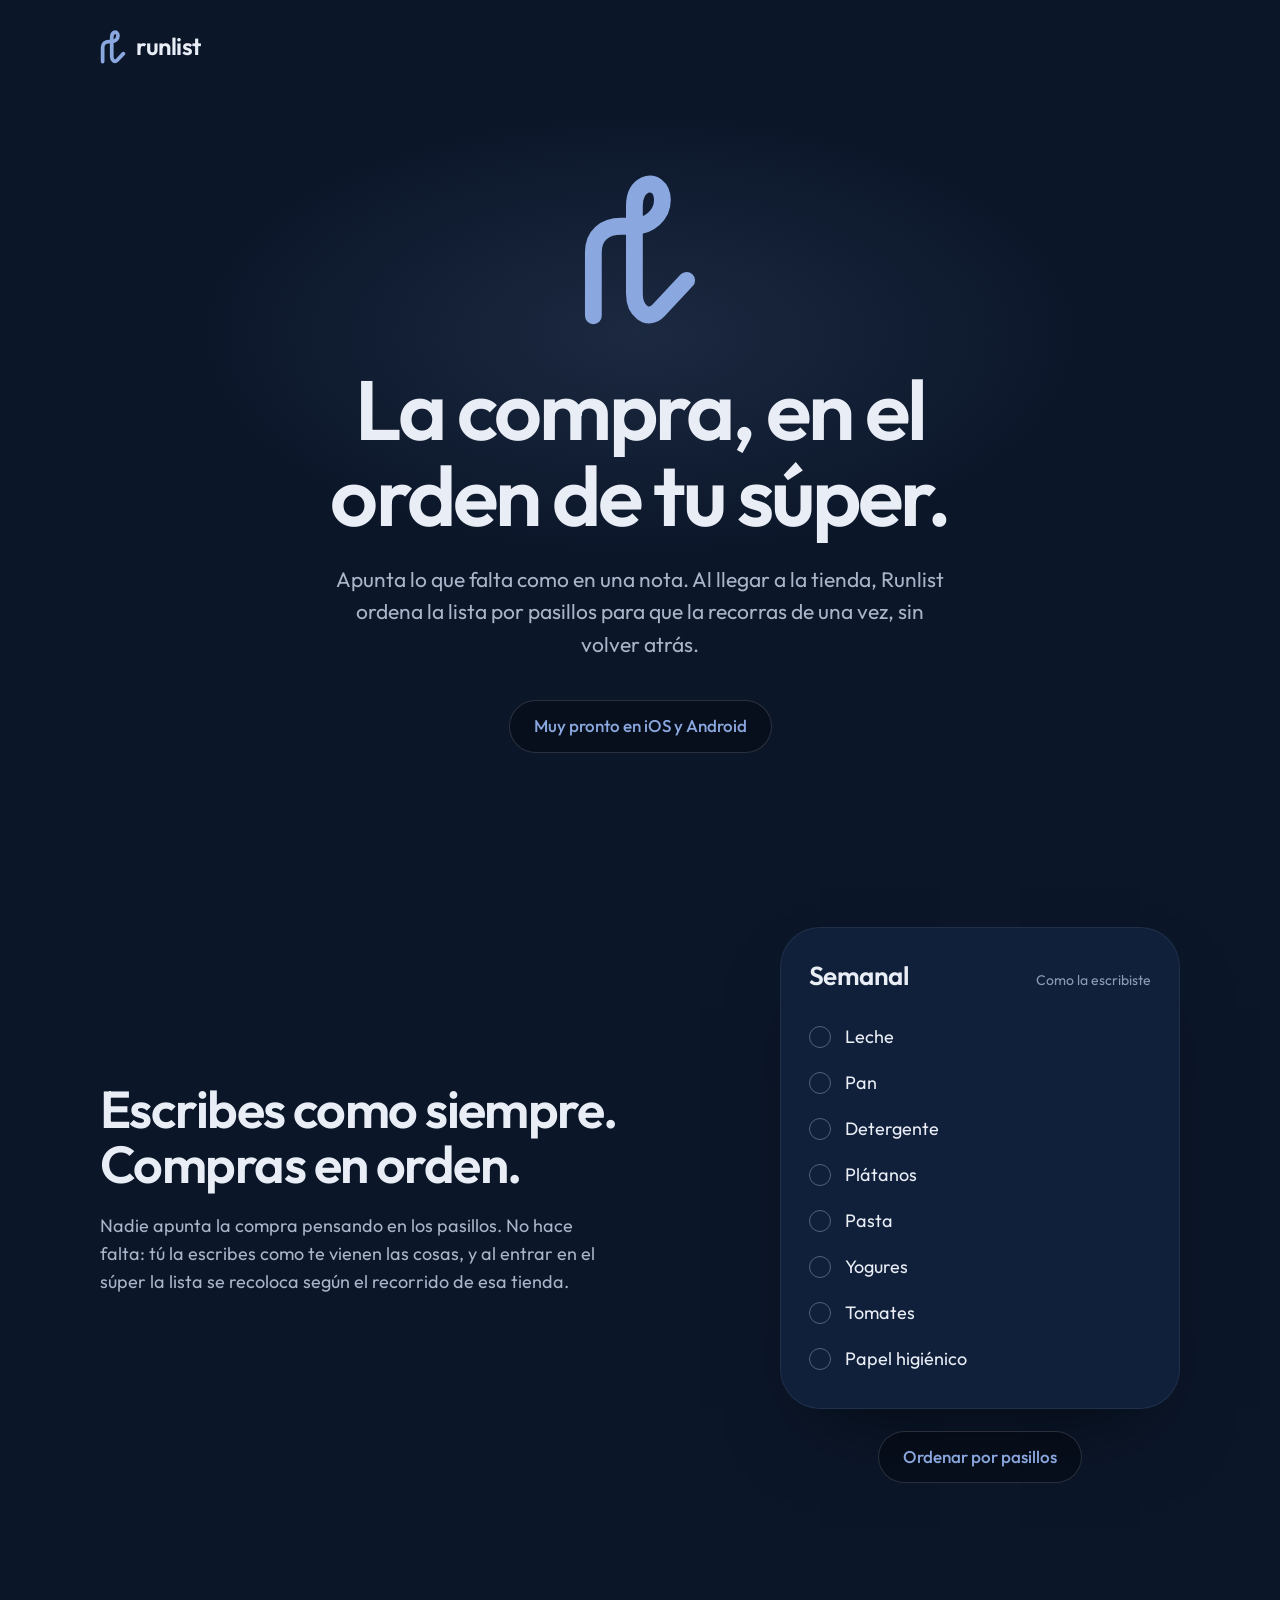
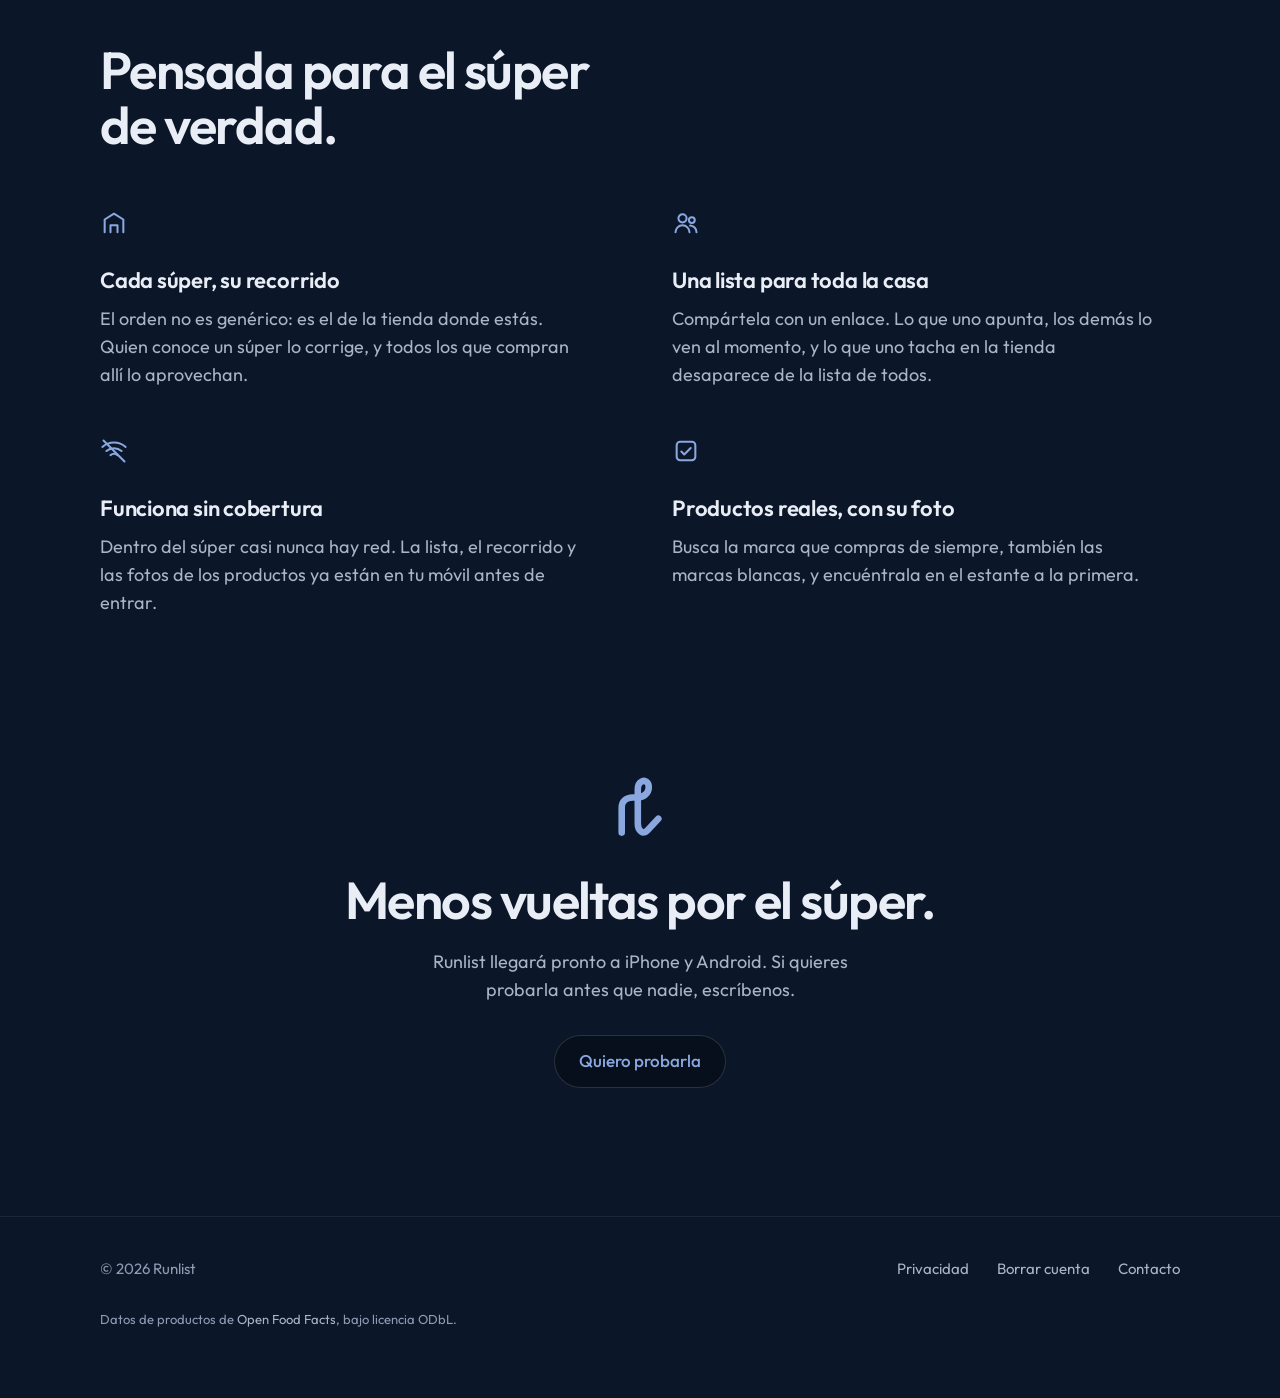
==== index.html @ fcdfaad0 "Add files via upload" ====
<!doctype html>
<html lang="es">
<head>
<meta charset="utf-8">
<meta name="viewport" content="width=device-width, initial-scale=1, viewport-fit=cover">
<title>Runlist · La compra, en el orden de tu súper</title>
<meta name="description" content="Apunta lo que falta como en una nota. Al llegar a la tienda, Runlist ordena tu lista por pasillos para que la recorras de una vez.">
<meta name="theme-color" content="#0B1629">
<meta property="og:title" content="Runlist">
<meta property="og:description" content="La compra, en el orden de tu súper.">
<meta property="og:image" content="/assets/og-image.png">
<meta property="og:type" content="website">
<link rel="icon" href="/assets/favicon.svg" type="image/svg+xml">
<link rel="apple-touch-icon" href="/assets/apple-touch-icon.png">
<link rel="preload" href="/assets/outfit-latin.woff2" as="font" type="font/woff2" crossorigin>
<link rel="stylesheet" href="/assets/site.css">
<style>
  /* --- Portada ------------------------------------------------------------ */
  .hero {
    position: relative;
    text-align: center;
    padding: clamp(40px, 9vh, 96px) 0 clamp(72px, 12vh, 128px);
  }
  .hero::before {
    /* luz tenue y fija detras de la marca: profundidad sin decorar */
    content: "";
    position: absolute; inset: -10% 0 auto;
    height: 640px;
    background: radial-gradient(closest-side, rgba(138, 168, 223, 0.13), transparent 70%);
    pointer-events: none;
  }
  .hero-mark { position: relative; width: 112px; height: 153px; margin: 0 auto 40px; display: block; }
  .hero-mark path {
    fill: none; stroke: var(--accent); stroke-width: 9;
    stroke-linecap: round; stroke-linejoin: round;
  }
  .hero h1 {
    position: relative;
    font-size: clamp(42px, 7.4vw, 84px);
    line-height: 1.02; letter-spacing: -0.035em; font-weight: 600;
    margin: 0 auto 24px; max-width: 13ch;
    text-wrap: balance;
  }
  .hero .lead {
    position: relative;
    color: var(--muted); font-size: clamp(18px, 2.2vw, 21px);
    max-width: 46ch; margin: 0 auto 40px;
    text-wrap: pretty;
  }

  /* El trazo se dibuja solo; luego aparece el texto */
  .js .hero-mark path { stroke-dasharray: var(--len); stroke-dashoffset: var(--len); }
  .js .hero-reveal { opacity: 0; filter: blur(6px); transform: translateY(6px); }
  .drawn .hero-mark path { stroke-dashoffset: 0; transition: stroke-dashoffset 1.9s cubic-bezier(0.65, 0, 0.35, 1); }
  .drawn .hero-reveal {
    opacity: 1; filter: blur(0); transform: none;
    transition: opacity 900ms var(--ease), filter 900ms var(--ease), transform 900ms var(--ease);
  }
  .drawn .d1 { transition-delay: 1.15s; }
  .drawn .d2 { transition-delay: 1.35s; }
  .drawn .d3 { transition-delay: 1.55s; }

  /* --- Demostracion ----------------------------------------------------- */
  .demo {
    display: grid; gap: 56px; align-items: center;
    grid-template-columns: minmax(0, 1fr) minmax(0, 400px);
    padding: 48px 0 120px;
  }
  .demo h2, .features h2, .closing h2 {
    font-size: clamp(32px, 4.6vw, 52px); line-height: 1.06;
    letter-spacing: -0.03em; font-weight: 600; margin: 0 0 20px;
  }
  .demo p { color: var(--muted); max-width: 42ch; margin: 0 0 32px; }

  .phone {
    background: var(--surface);
    border: 1px solid var(--hairline);
    border-radius: 40px;
    padding: 28px 22px 26px;
    box-shadow: 0 40px 80px -40px rgba(0, 0, 0, 0.6);
  }
  .phone-title { display: flex; align-items: baseline; justify-content: space-between; margin: 0 6px 18px; }
  .phone-title strong { font-size: 26px; letter-spacing: -0.02em; font-weight: 600; }
  .phone-title span { color: var(--subtle); font-size: 14px; transition: color 400ms var(--ease); }
  .ordered .phone-title span { color: var(--accent); }

  .shopping { position: relative; list-style: none; margin: 0; padding: 0; transition: height 700ms var(--ease); }
  .shopping > li {
    position: absolute; left: 0; right: 0; top: 0;
    transition: transform 750ms var(--ease), opacity 500ms var(--ease);
    will-change: transform;
  }
  .item {
    display: flex; align-items: center; gap: 14px;
    height: 46px; padding: 0 6px;
    font-size: 18px;
  }
  .item::before {
    content: ""; flex: none;
    width: 20px; height: 20px; border-radius: 50%;
    border: 1.5px solid rgba(201, 214, 239, 0.35);
  }
  .aisle {
    height: 34px; display: flex; align-items: flex-end; padding: 0 6px 6px;
    color: var(--accent); font-size: 14px; font-weight: 500;
    opacity: 0;
  }
  .ordered .aisle { opacity: 1; }

  .demo-actions { margin-top: 22px; display: flex; justify-content: center; }

  /* --- Lo que hace -------------------------------------------------------- */
  .features { padding: 40px 0 120px; }
  .features h2 { max-width: 16ch; margin-bottom: 56px; }
  .feature-grid {
    display: grid; gap: 48px 64px;
    grid-template-columns: repeat(2, minmax(0, 1fr));
  }
  .feature svg {
    width: 28px; height: 28px; margin-bottom: 18px;
    fill: none; stroke: var(--accent); stroke-width: 1.75;
    stroke-linecap: round; stroke-linejoin: round;
  }
  .feature h3 { font-size: 22px; letter-spacing: -0.01em; font-weight: 600; margin: 0 0 8px; }
  .feature p { color: var(--muted); margin: 0; max-width: 40ch; }

  /* --- Cierre ------------------------------------------------------------- */
  .closing { text-align: center; padding: 40px 0 128px; }
  .closing svg { width: 44px; height: 60px; margin-bottom: 28px; }
  .closing svg path { fill: none; stroke: var(--accent); stroke-width: 9; stroke-linecap: round; stroke-linejoin: round; }
  .closing p { color: var(--muted); margin: 0 auto 32px; max-width: 40ch; }

  @media (max-width: 820px) {
    .demo { grid-template-columns: minmax(0, 1fr); gap: 40px; padding-bottom: 96px; }
    .feature-grid { grid-template-columns: minmax(0, 1fr); gap: 40px; }
  }
</style>
<script>document.documentElement.classList.add('js');</script>
</head>
<body>

<header class="site-header">
  <div class="wrap">
    <a class="brand" href="/" aria-label="Runlist, inicio">
      <svg viewBox="23 6 60 82" aria-hidden="true"><path d="M28 82 V48 C28 39 34 34 43 34 H50 C58 34 65 28 65 20 C65 13 60 10 55.5 12 C51.5 14 50 18 50 23 V70 C50 79 57 85.4 63 79 L78 63" fill="none" stroke="#8AA8DF" stroke-width="9" stroke-linecap="round" stroke-linejoin="round"/></svg>
      runlist
    </a>
  </div>
</header>

<main>
  <section class="hero" aria-labelledby="titulo">
    <div class="wrap">
      <svg class="hero-mark" viewBox="23 6 60 82" aria-hidden="true">
        <path id="trazo" d="M28 82 V48 C28 39 34 34 43 34 H50 C58 34 65 28 65 20 C65 13 60 10 55.5 12 C51.5 14 50 18 50 23 V70 C50 79 57 85.4 63 79 L78 63"/>
      </svg>
      <h1 id="titulo" class="hero-reveal d1">La compra, en el orden de tu súper.</h1>
      <p class="lead hero-reveal d2">Apunta lo que falta como en una nota. Al llegar a la tienda, Runlist ordena la lista por pasillos para que la recorras de una vez, sin volver atrás.</p>
      <p class="hero-reveal d3"><span class="glass" aria-disabled="true">Muy pronto en iOS y Android</span></p>
    </div>
  </section>

  <section class="wrap demo" aria-labelledby="titulo-demo">
    <div>
      <h2 id="titulo-demo">Escribes como siempre. Compras en orden.</h2>
      <p>Nadie apunta la compra pensando en los pasillos. No hace falta: tú la escribes como te vienen las cosas, y al entrar en el súper la lista se recoloca según el recorrido de esa tienda.</p>
    </div>
    <div>
      <div class="phone" id="demo">
        <div class="phone-title">
          <strong>Semanal</strong>
          <span id="demo-estado">Como la escribiste</span>
        </div>
        <ul class="shopping" id="lista" aria-live="polite"></ul>
      </div>
      <div class="demo-actions">
        <button class="glass" id="ordenar" type="button" aria-pressed="false">Ordenar por pasillos</button>
      </div>
    </div>
  </section>

  <section class="wrap features" aria-labelledby="titulo-features">
    <h2 id="titulo-features">Pensada para el súper de verdad.</h2>
    <div class="feature-grid">
      <div class="feature">
        <svg viewBox="0 0 24 24" aria-hidden="true"><path d="M4 20V9l8-5 8 5v11"/><path d="M9 20v-6h6v6"/></svg>
        <h3>Cada súper, su recorrido</h3>
        <p>El orden no es genérico: es el de la tienda donde estás. Quien conoce un súper lo corrige, y todos los que compran allí lo aprovechan.</p>
      </div>
      <div class="feature">
        <svg viewBox="0 0 24 24" aria-hidden="true"><circle cx="9" cy="8" r="3.5"/><circle cx="17" cy="9.5" r="2.5"/><path d="M3 20c0-3.3 2.7-6 6-6s6 2.7 6 6"/><path d="M15.5 14.2c3 .1 5.5 2.5 5.5 5.8"/></svg>
        <h3>Una lista para toda la casa</h3>
        <p>Compártela con un enlace. Lo que uno apunta, los demás lo ven al momento, y lo que uno tacha en la tienda desaparece de la lista de todos.</p>
      </div>
      <div class="feature">
        <svg viewBox="0 0 24 24" aria-hidden="true"><path d="M2 8.5a15 15 0 0 1 20 0"/><path d="M5.5 12a10 10 0 0 1 13 0"/><path d="M9 15.5a5 5 0 0 1 6 0"/><path d="M3 3l18 18"/></svg>
        <h3>Funciona sin cobertura</h3>
        <p>Dentro del súper casi nunca hay red. La lista, el recorrido y las fotos de los productos ya están en tu móvil antes de entrar.</p>
      </div>
      <div class="feature">
        <svg viewBox="0 0 24 24" aria-hidden="true"><rect x="4" y="4" width="16" height="16" rx="3"/><path d="M8 12.5l2.5 2.5L16 9.5"/></svg>
        <h3>Productos reales, con su foto</h3>
        <p>Busca la marca que compras de siempre, también las marcas blancas, y encuéntrala en el estante a la primera.</p>
      </div>
    </div>
  </section>

  <section class="wrap closing" aria-labelledby="titulo-cierre">
    <svg viewBox="23 6 60 82" aria-hidden="true"><path d="M28 82 V48 C28 39 34 34 43 34 H50 C58 34 65 28 65 20 C65 13 60 10 55.5 12 C51.5 14 50 18 50 23 V70 C50 79 57 85.4 63 79 L78 63"/></svg>
    <h2 id="titulo-cierre">Menos vueltas por el súper.</h2>
    <p>Runlist llegará pronto a iPhone y Android. Si quieres probarla antes que nadie, escríbenos.</p>
    <a class="glass" href="mailto:runlist.app.dev@gmail.com?subject=Quiero%20probar%20Runlist">Quiero probarla</a>
  </section>
</main>

<footer class="site-footer">
  <div class="wrap">
    <span>© 2026 Runlist</span>
    <nav aria-label="Información legal">
      <a href="/privacidad">Privacidad</a>
      <a href="/borrar-cuenta">Borrar cuenta</a>
      <a href="mailto:runlist.app.dev@gmail.com">Contacto</a>
    </nav>
    <p class="credits">Datos de productos de <a href="https://world.openfoodfacts.org">Open Food Facts</a>, bajo licencia ODbL.</p>
  </div>
</footer>

<script>
(function () {
  var reduce = window.matchMedia('(prefers-reduced-motion: reduce)').matches;

  // --- El logo se dibuja de un solo trazo --------------------------------
  var trazo = document.getElementById('trazo');
  var len = Math.ceil(trazo.getTotalLength()) + 2;
  trazo.style.setProperty('--len', len);
  if (reduce) {
    document.documentElement.classList.add('drawn');
  } else {
    requestAnimationFrame(function () {
      requestAnimationFrame(function () { document.documentElement.classList.add('drawn'); });
    });
  }

  // --- La lista que se ordena por pasillos -------------------------------
  var pasillos = [
    { id: 'frutas', nombre: 'Frutas y verduras' },
    { id: 'pan', nombre: 'Panadería' },
    { id: 'lacteos', nombre: 'Lácteos' },
    { id: 'pasta', nombre: 'Pasta y arroz' },
    { id: 'limpieza', nombre: 'Limpieza' }
  ];
  // en el orden en que alguien la apuntaria de verdad
  var productos = [
    ['Leche', 'lacteos'], ['Pan', 'pan'], ['Detergente', 'limpieza'], ['Plátanos', 'frutas'],
    ['Pasta', 'pasta'], ['Yogures', 'lacteos'], ['Tomates', 'frutas'], ['Papel higiénico', 'limpieza']
  ];
  var FILA = 46, CABECERA = 34, SEPARACION = 8;

  var lista = document.getElementById('lista');
  var cabeceras = pasillos.map(function (p) {
    var li = document.createElement('li');
    li.className = 'aisle';
    li.setAttribute('aria-hidden', 'true');
    li.textContent = p.nombre;
    lista.appendChild(li);
    return li;
  });
  var filas = productos.map(function (p) {
    var li = document.createElement('li');
    li.className = 'item';
    li.textContent = p[0];
    lista.appendChild(li);
    return li;
  });

  function colocar(ordenada) {
    var y = 0;
    if (!ordenada) {
      filas.forEach(function (li, i) {
        li.style.transform = 'translateY(' + (i * FILA) + 'px)';
        li.style.transitionDelay = (i * 25) + 'ms';
      });
      y = filas.length * FILA;
    } else {
      var orden = 0;
      pasillos.forEach(function (p, pi) {
        cabeceras[pi].style.transform = 'translateY(' + y + 'px)';
        cabeceras[pi].style.transitionDelay = (250 + pi * 60) + 'ms';
        y += CABECERA;
        productos.forEach(function (prod, i) {
          if (prod[1] !== p.id) return;
          filas[i].style.transform = 'translateY(' + y + 'px)';
          filas[i].style.transitionDelay = (orden++ * 40) + 'ms';
          y += FILA;
        });
        y += SEPARACION;
      });
    }
    lista.style.height = y + 'px';
    document.getElementById('demo').classList.toggle('ordered', ordenada);
    document.getElementById('demo-estado').textContent = ordenada ? 'Por pasillos' : 'Como la escribiste';
    var boton = document.getElementById('ordenar');
    boton.setAttribute('aria-pressed', String(ordenada));
    boton.textContent = ordenada ? 'Ver como la escribiste' : 'Ordenar por pasillos';
  }

  // las cabeceras esperan en su sitio final, invisibles
  (function () {
    var y = 0;
    pasillos.forEach(function (p, pi) {
      cabeceras[pi].style.transform = 'translateY(' + y + 'px)';
      y += CABECERA + productos.filter(function (x) { return x[1] === p.id; }).length * FILA + SEPARACION;
    });
  })();

  var ordenada = false, tocada = false;
  colocar(false);

  document.getElementById('ordenar').addEventListener('click', function () {
    tocada = true;
    ordenada = !ordenada;
    colocar(ordenada);
  });

  // la primera vez que la demostracion entra en pantalla, se ordena sola
  if ('IntersectionObserver' in window) {
    var io = new IntersectionObserver(function (entradas) {
      if (entradas[0].isIntersecting) {
        io.disconnect();
        setTimeout(function () {
          if (!tocada) { ordenada = true; colocar(true); }
        }, 700);
      }
    }, { threshold: 0.6 });
    io.observe(document.getElementById('demo'));
  }
})();
</script>
</body>
</html>
---- assets/site.css ----
/* Runlist — estilos comunes de la web */
@font-face {
  font-family: "Outfit";
  src: url("/assets/outfit-latin.woff2") format("woff2");
  font-weight: 300 700;
  font-display: swap;
}

:root {
  --bg: #0B1629;
  --surface: #10203B;
  --surface-2: #162A4B;
  --accent: #8AA8DF;
  --accent-light: #C9D6EF;
  --text: #E9EDF5;
  --muted: #A9B4C8;
  --subtle: #8E9BB3;
  --hairline: rgba(255, 255, 255, 0.07);
  --ease: cubic-bezier(0.2, 0.8, 0.2, 1);
  --radius: 22px;
}

* { box-sizing: border-box; }

html { -webkit-text-size-adjust: 100%; scroll-behavior: smooth; }

body {
  margin: 0;
  background: var(--bg);
  color: var(--text);
  font-family: "Outfit", system-ui, -apple-system, "Segoe UI", sans-serif;
  font-size: 18px;
  line-height: 1.55;
  -webkit-font-smoothing: antialiased;
}

a { color: var(--accent); text-underline-offset: 3px; }
a:hover { color: var(--accent-light); }

:focus-visible {
  outline: 2px solid var(--accent);
  outline-offset: 3px;
  border-radius: 6px;
}

.wrap { width: min(1080px, 100% - 48px); margin-inline: auto; }

/* Cabecera */
.site-header { padding: 28px 0; }
.site-header .wrap { display: flex; align-items: center; justify-content: space-between; }
.brand {
  display: inline-flex; align-items: center; gap: 10px;
  color: var(--text); text-decoration: none;
  font-weight: 600; font-size: 24px; letter-spacing: -0.02em;
}
.brand svg { width: 26px; height: 34px; }

/* Boton de cristal ahumado, como los de la app */
.glass {
  display: inline-flex; align-items: center; justify-content: center; gap: 10px;
  min-height: 48px; padding: 12px 24px;
  border-radius: 999px;
  background: rgba(0, 0, 0, 0.3);
  border: 0.75px solid rgba(255, 255, 255, 0.14);
  -webkit-backdrop-filter: blur(8px); backdrop-filter: blur(8px);
  color: var(--accent);
  font: inherit; font-size: 17px; font-weight: 500;
  text-decoration: none;
  cursor: pointer;
  transition: background 200ms var(--ease), border-color 200ms var(--ease), color 200ms var(--ease), transform 150ms var(--ease);
}
.glass:hover { border-color: rgba(255, 255, 255, 0.25); color: var(--text); }
.glass:active { transform: scale(0.97); background: rgba(0, 0, 0, 0.45); }
.glass[aria-disabled="true"] { cursor: default; }

/* Paginas de texto: privacidad, borrado de cuenta */
.prose { max-width: 68ch; padding: 24px 0 96px; }
.prose h1 { font-size: clamp(36px, 6vw, 52px); line-height: 1.1; letter-spacing: -0.02em; margin: 24px 0 8px; font-weight: 600; }
.prose .updated { color: var(--subtle); font-size: 15px; margin: 0 0 40px; }
.prose h2 { font-size: 24px; letter-spacing: -0.01em; margin: 48px 0 12px; font-weight: 600; }
.prose p, .prose li { color: var(--muted); text-wrap: pretty; }
.prose strong { color: var(--text); font-weight: 500; }
.prose ul { padding-left: 22px; }
.prose li { margin: 6px 0; }
.prose .note {
  background: var(--surface); border-radius: 16px; padding: 18px 20px;
  border: 1px solid var(--hairline); color: var(--muted);
}

/* Pie */
.site-footer { border-top: 1px solid var(--hairline); padding: 40px 0 56px; color: var(--subtle); font-size: 15px; }
.site-footer .wrap { display: flex; flex-wrap: wrap; gap: 16px 32px; align-items: center; justify-content: space-between; }
.site-footer nav { display: flex; flex-wrap: wrap; gap: 8px 28px; }
.site-footer a { color: var(--muted); text-decoration: none; }
.site-footer a:hover { color: var(--text); }
.site-footer .credits { width: 100%; font-size: 13px; color: var(--subtle); }

@media (prefers-reduced-motion: reduce) {
  *, *::before, *::after { animation: none !important; transition: none !important; }
  html { scroll-behavior: auto; }
}
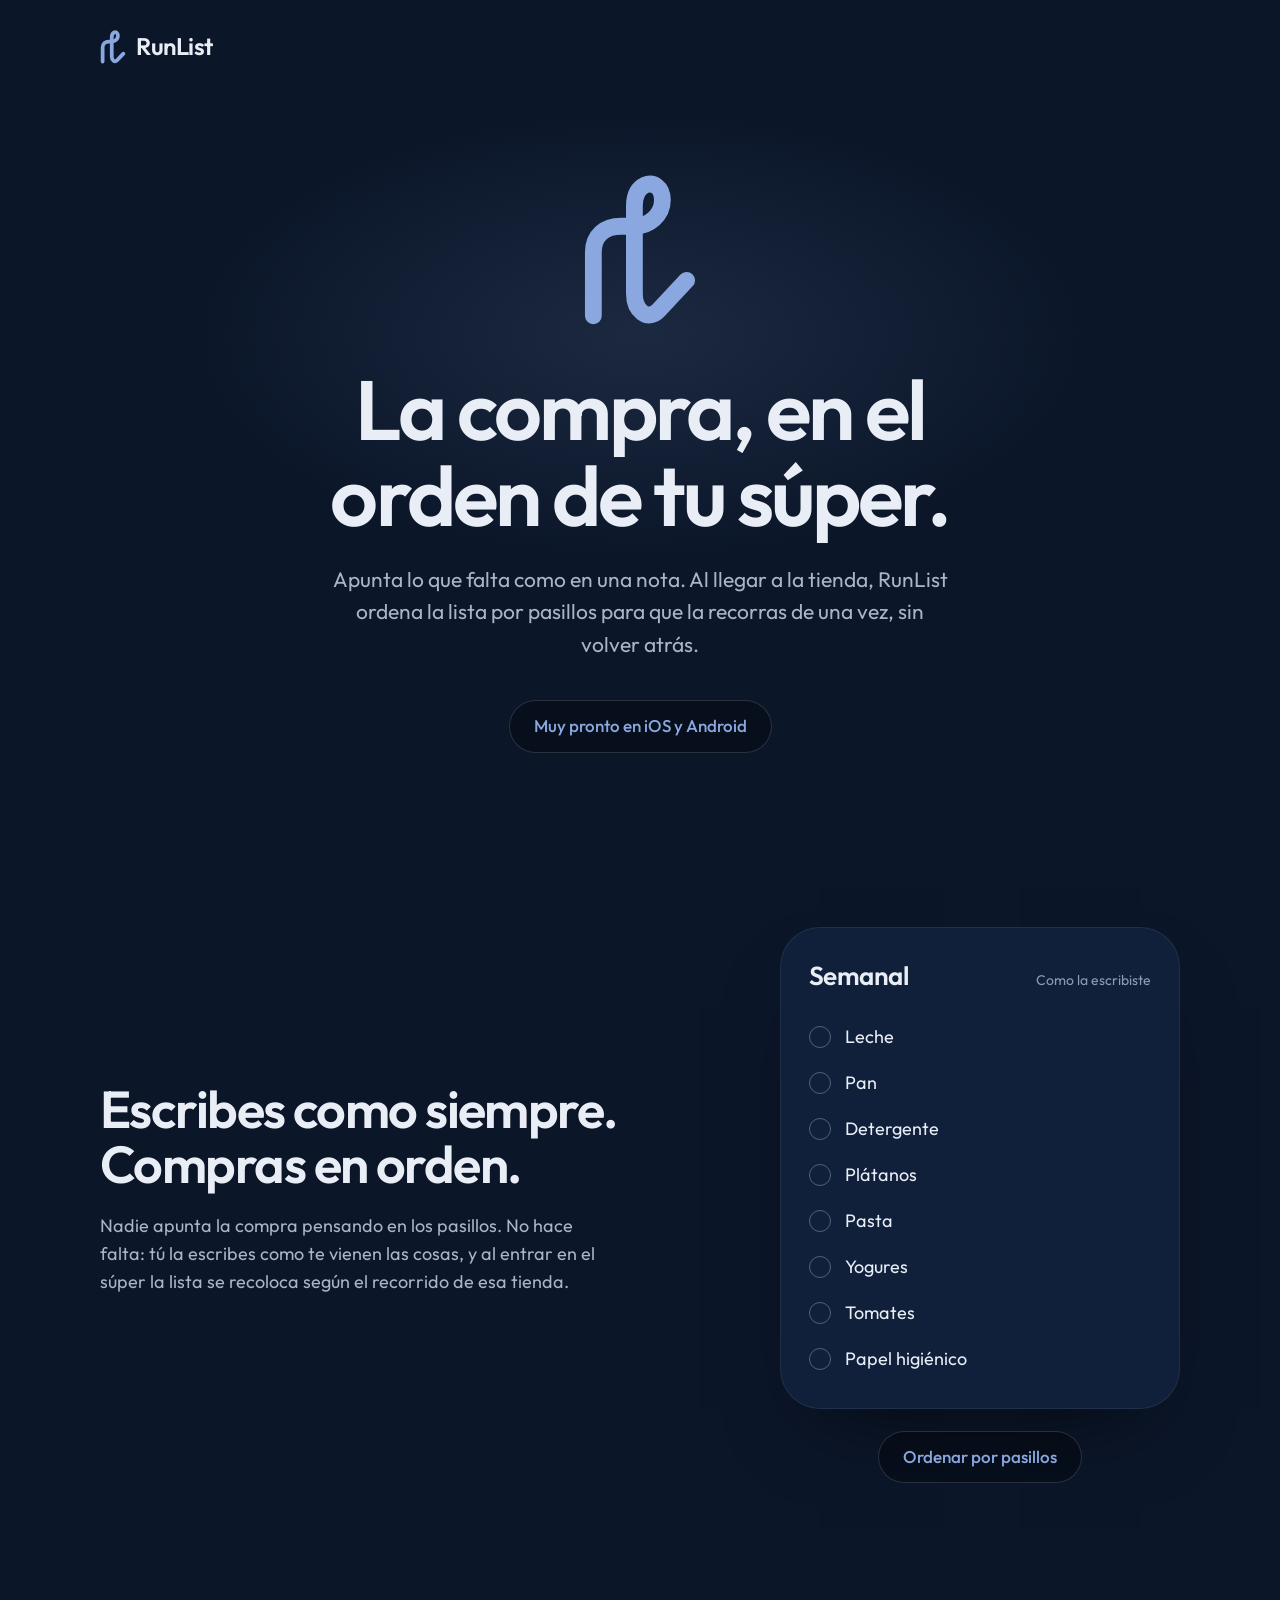
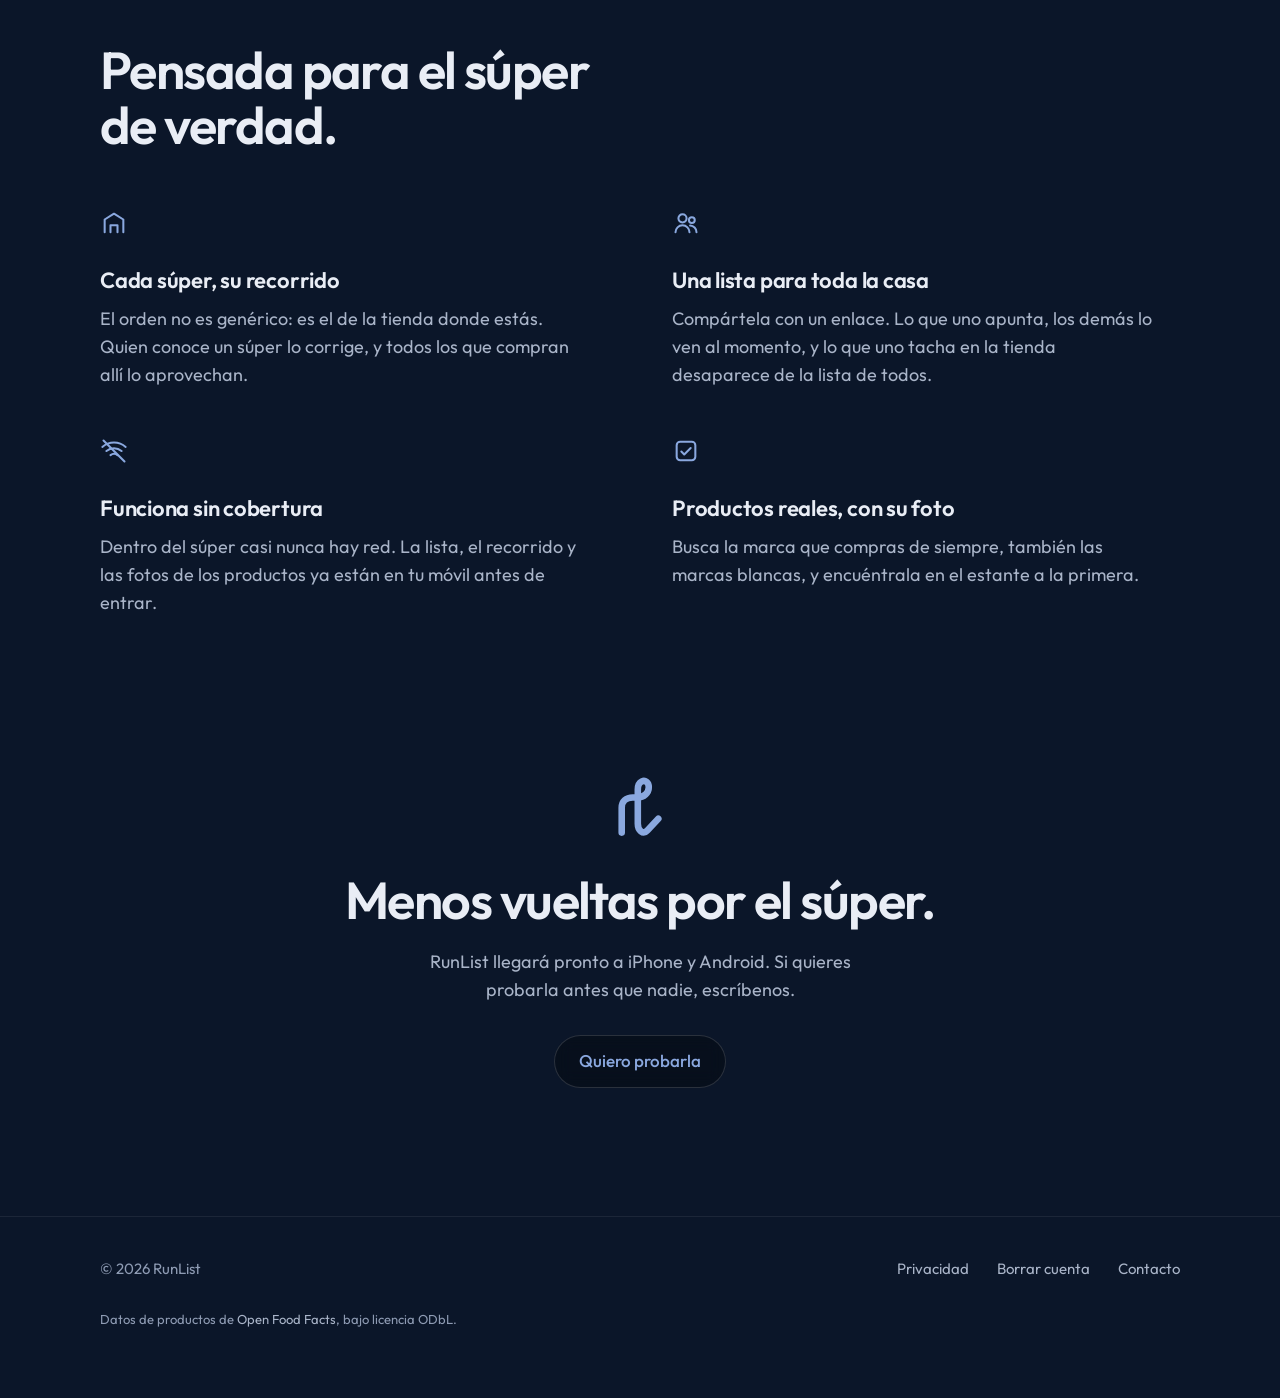
==== commit 57d9beb0: "Fix capitalization of "Runlist" to "RunList" across multiple files" ====
--- a/index.html
+++ b/index.html
@@ -3,12 +3,13 @@
 <head>
 <meta charset="utf-8">
 <meta name="viewport" content="width=device-width, initial-scale=1, viewport-fit=cover">
-<title>Runlist · La compra, en el orden de tu súper</title>
-<meta name="description" content="Apunta lo que falta como en una nota. Al llegar a la tienda, Runlist ordena tu lista por pasillos para que la recorras de una vez.">
+<title>RunList · La compra, en el orden de tu súper</title>
+<meta name="description" content="Apunta lo que falta como en una nota. Al llegar a la tienda, RunList ordena tu lista por pasillos para que la recorras de una vez.">
 <meta name="theme-color" content="#0B1629">
-<meta property="og:title" content="Runlist">
+<meta property="og:title" content="RunList">
 <meta property="og:description" content="La compra, en el orden de tu súper.">
-<meta property="og:image" content="/assets/og-image.png">
+<meta property="og:url" content="https://RunList-app.pages.dev/">
+<meta property="og:image" content="https://RunList-app.pages.dev/assets/og-image.png">
 <meta property="og:type" content="website">
 <link rel="icon" href="/assets/favicon.svg" type="image/svg+xml">
 <link rel="apple-touch-icon" href="/assets/apple-touch-icon.png">
@@ -141,9 +142,9 @@
 
 <header class="site-header">
   <div class="wrap">
-    <a class="brand" href="/" aria-label="Runlist, inicio">
+    <a class="brand" href="/" aria-label="RunList, inicio">
       <svg viewBox="23 6 60 82" aria-hidden="true"><path d="M28 82 V48 C28 39 34 34 43 34 H50 C58 34 65 28 65 20 C65 13 60 10 55.5 12 C51.5 14 50 18 50 23 V70 C50 79 57 85.4 63 79 L78 63" fill="none" stroke="#8AA8DF" stroke-width="9" stroke-linecap="round" stroke-linejoin="round"/></svg>
-      runlist
+      RunList
     </a>
   </div>
 </header>
@@ -155,7 +156,7 @@
         <path id="trazo" d="M28 82 V48 C28 39 34 34 43 34 H50 C58 34 65 28 65 20 C65 13 60 10 55.5 12 C51.5 14 50 18 50 23 V70 C50 79 57 85.4 63 79 L78 63"/>
       </svg>
       <h1 id="titulo" class="hero-reveal d1">La compra, en el orden de tu súper.</h1>
-      <p class="lead hero-reveal d2">Apunta lo que falta como en una nota. Al llegar a la tienda, Runlist ordena la lista por pasillos para que la recorras de una vez, sin volver atrás.</p>
+      <p class="lead hero-reveal d2">Apunta lo que falta como en una nota. Al llegar a la tienda, RunList ordena la lista por pasillos para que la recorras de una vez, sin volver atrás.</p>
       <p class="hero-reveal d3"><span class="glass" aria-disabled="true">Muy pronto en iOS y Android</span></p>
     </div>
   </section>
@@ -208,18 +209,18 @@
   <section class="wrap closing" aria-labelledby="titulo-cierre">
     <svg viewBox="23 6 60 82" aria-hidden="true"><path d="M28 82 V48 C28 39 34 34 43 34 H50 C58 34 65 28 65 20 C65 13 60 10 55.5 12 C51.5 14 50 18 50 23 V70 C50 79 57 85.4 63 79 L78 63"/></svg>
     <h2 id="titulo-cierre">Menos vueltas por el súper.</h2>
-    <p>Runlist llegará pronto a iPhone y Android. Si quieres probarla antes que nadie, escríbenos.</p>
-    <a class="glass" href="mailto:runlist.app.dev@gmail.com?subject=Quiero%20probar%20Runlist">Quiero probarla</a>
+    <p>RunList llegará pronto a iPhone y Android. Si quieres probarla antes que nadie, escríbenos.</p>
+    <a class="glass" href="mailto:RunList.app.dev@gmail.com?subject=Quiero%20probar%20RunList">Quiero probarla</a>
   </section>
 </main>
 
 <footer class="site-footer">
   <div class="wrap">
-    <span>© 2026 Runlist</span>
+    <span>© 2026 RunList</span>
     <nav aria-label="Información legal">
       <a href="/privacidad">Privacidad</a>
       <a href="/borrar-cuenta">Borrar cuenta</a>
-      <a href="mailto:runlist.app.dev@gmail.com">Contacto</a>
+      <a href="mailto:RunList.app.dev@gmail.com">Contacto</a>
     </nav>
     <p class="credits">Datos de productos de <a href="https://world.openfoodfacts.org">Open Food Facts</a>, bajo licencia ODbL.</p>
   </div>
--- a/assets/site.css
+++ b/assets/site.css
@@ -1,4 +1,4 @@
-/* Runlist — estilos comunes de la web */
+/* RunList — estilos comunes de la web */
 @font-face {
   font-family: "Outfit";
   src: url("/assets/outfit-latin.woff2") format("woff2");
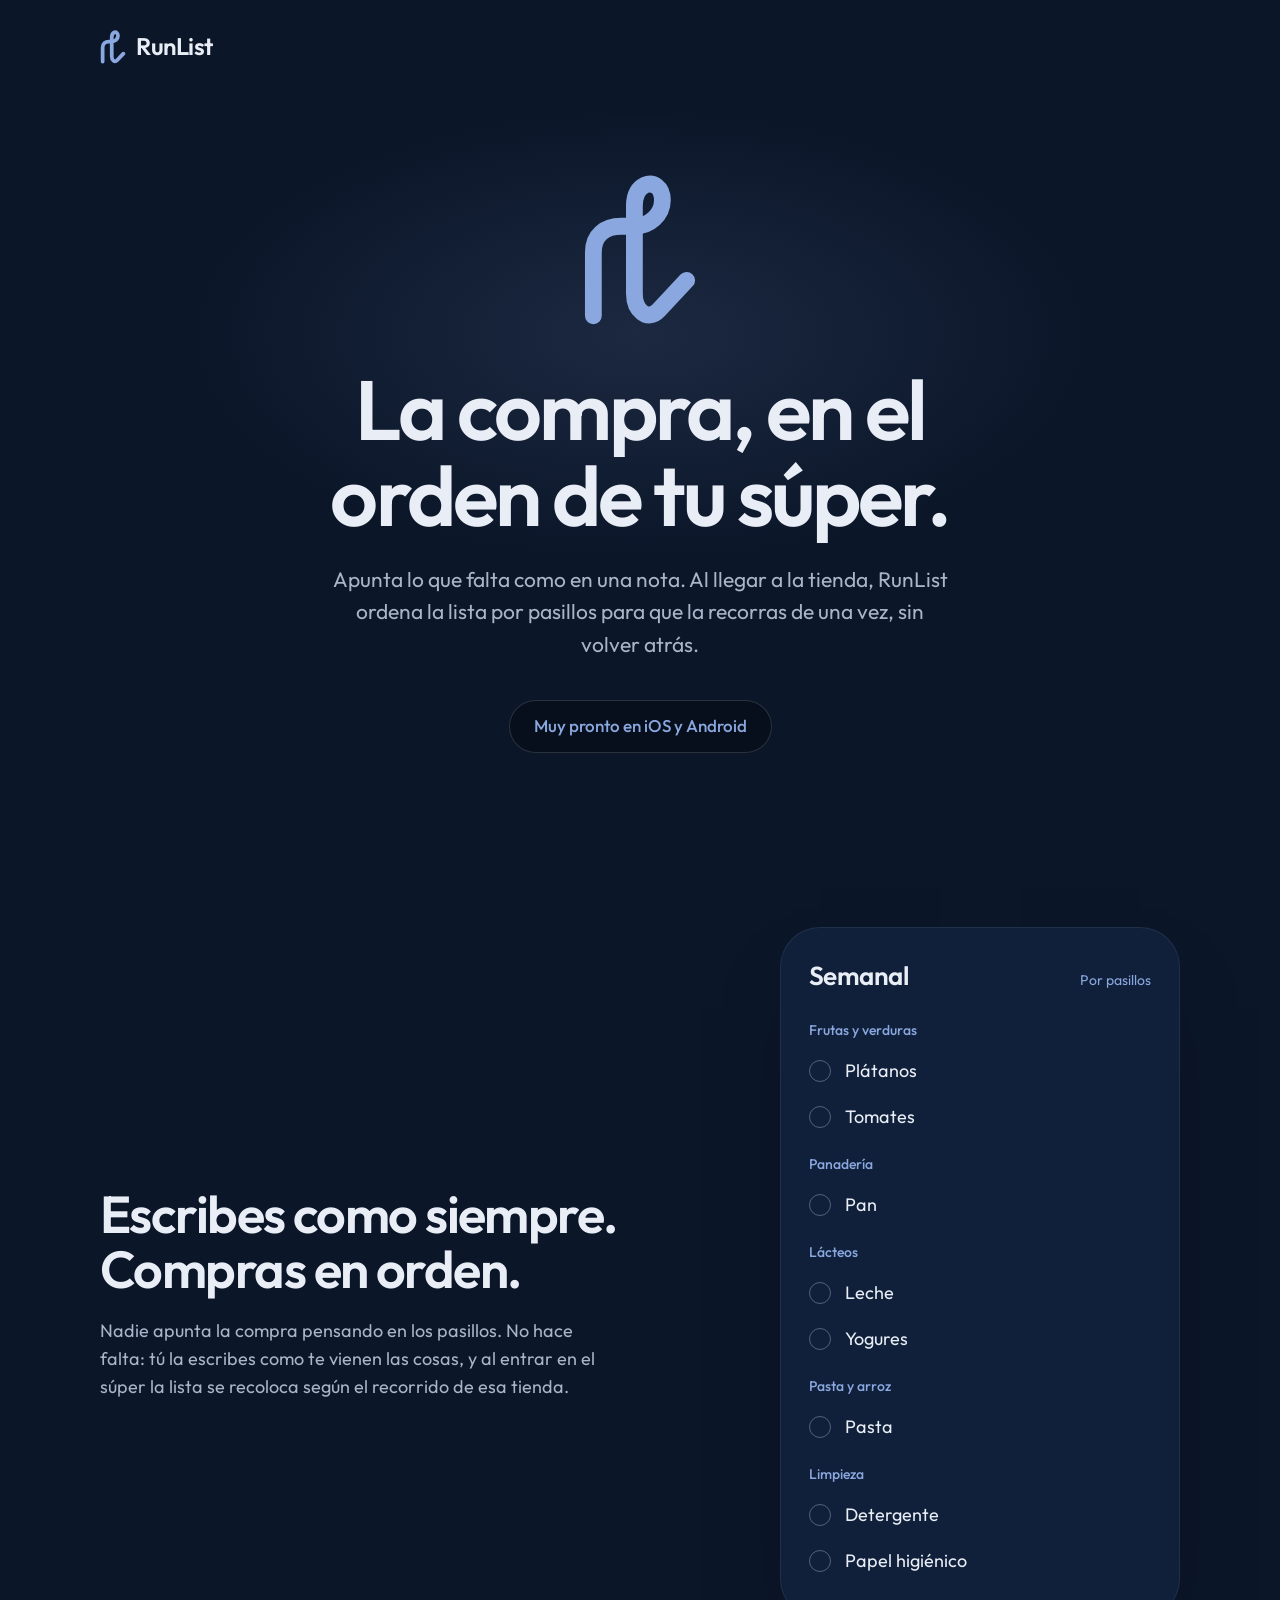
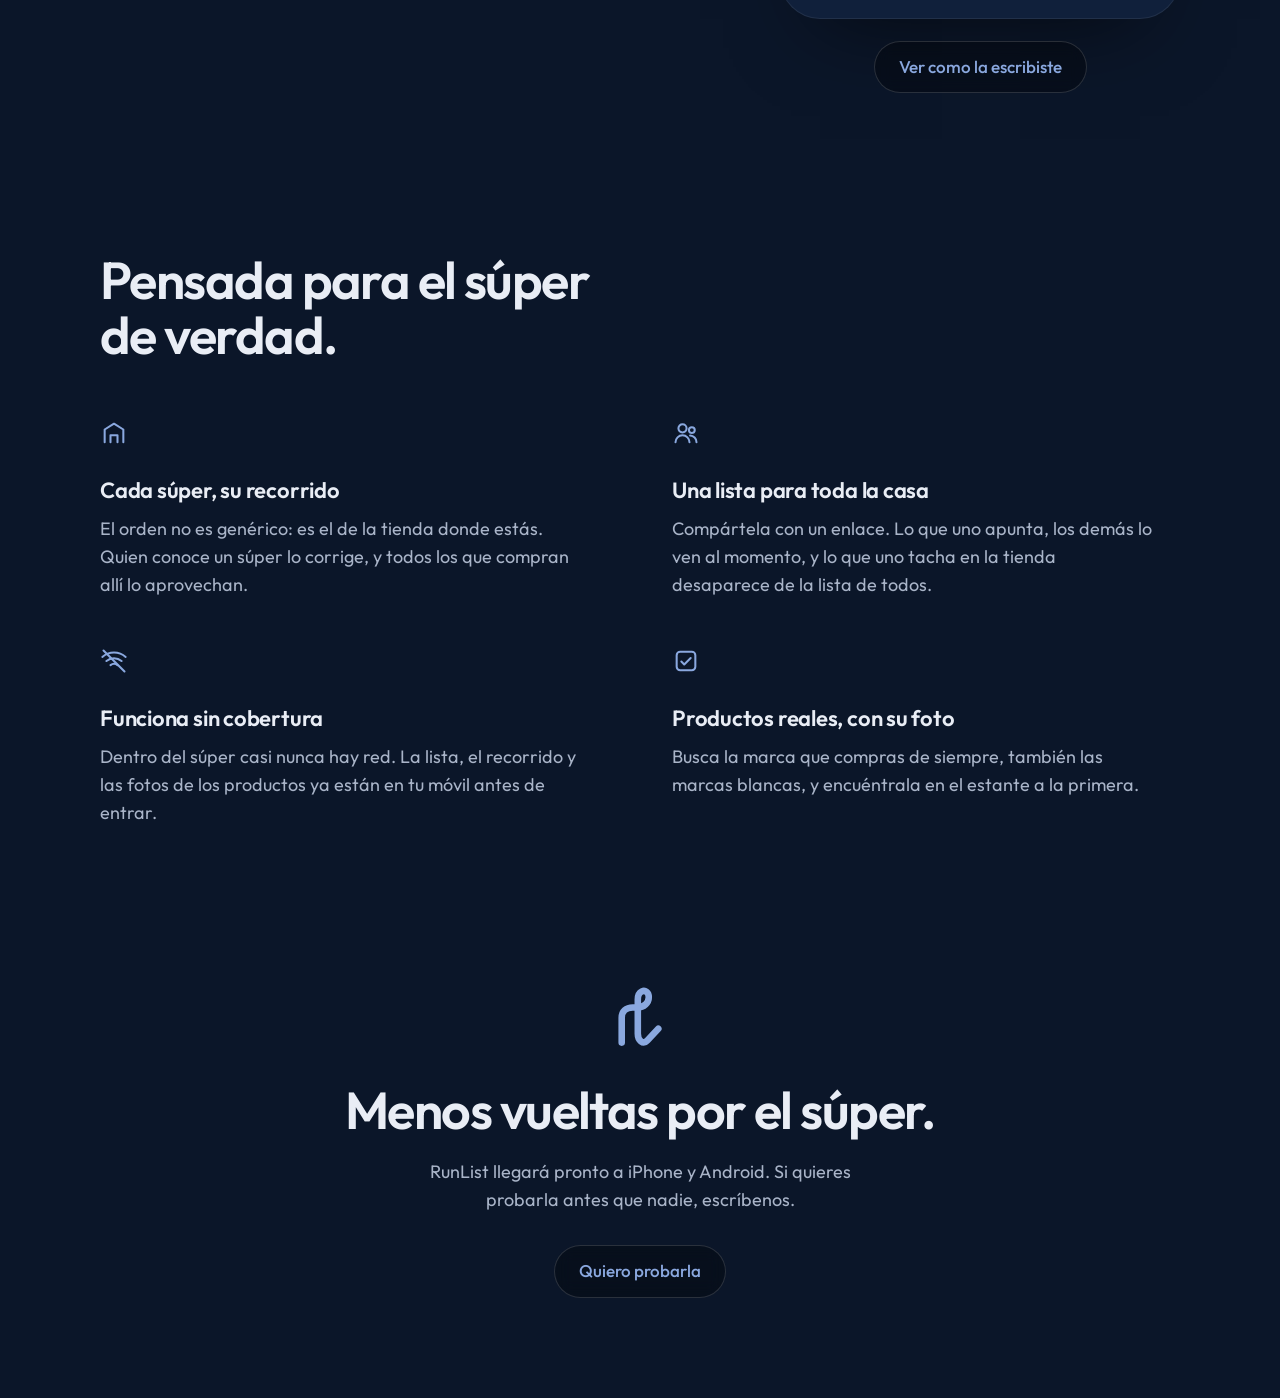
==== commit 74ca5235: "Add roll effect to buttons and enhance transition delays in index.html" ====
--- a/index.html
+++ b/index.html
@@ -229,6 +229,22 @@
 <script>
 (function () {
   var reduce = window.matchMedia('(prefers-reduced-motion: reduce)').matches;
+  // Duplica el texto de cada boton para el efecto de rodillo al pasar el raton.
+  function rodillo(el) {
+  var texto = el.textContent.trim();
+  el.textContent = '';
+  var caja = document.createElement('span');
+  caja.className = 'roll';
+  var a = document.createElement('span');
+  a.textContent = texto;
+  var b = document.createElement('span');
+  b.textContent = texto;
+  b.setAttribute('aria-hidden', 'true');
+  caja.appendChild(a);
+  caja.appendChild(b);
+  el.appendChild(caja);
+}
+document.querySelectorAll('a.glass, button.glass').forEach(rodillo);
 
   // --- El logo se dibuja de un solo trazo --------------------------------
   var trazo = document.getElementById('trazo');
@@ -277,14 +293,21 @@
   function colocar(ordenada) {
     var y = 0;
     if (!ordenada) {
+      // Al contraer, las cabeceras se van primero y deprisa: si esperan,
+      // los productos pasan por encima y queda texto flotando.
+      cabeceras.forEach(function (li) {
+        li.style.transitionDelay = '0ms';
+        li.style.transition = 'opacity 150ms ease, transform 750ms var(--ease)';
+      });
       filas.forEach(function (li, i) {
         li.style.transform = 'translateY(' + (i * FILA) + 'px)';
-        li.style.transitionDelay = (i * 25) + 'ms';
+        li.style.transitionDelay = (100 + i * 25) + 'ms';
       });
       y = filas.length * FILA;
     } else {
       var orden = 0;
       pasillos.forEach(function (p, pi) {
+        cabeceras[pi].style.transition = '';
         cabeceras[pi].style.transform = 'translateY(' + y + 'px)';
         cabeceras[pi].style.transitionDelay = (250 + pi * 60) + 'ms';
         y += CABECERA;
@@ -303,6 +326,7 @@
     var boton = document.getElementById('ordenar');
     boton.setAttribute('aria-pressed', String(ordenada));
     boton.textContent = ordenada ? 'Ver como la escribiste' : 'Ordenar por pasillos';
+    rodillo(boton);
   }
 
   // las cabeceras esperan en su sitio final, invisibles
--- a/assets/site.css
+++ b/assets/site.css
@@ -99,3 +99,12 @@
   *, *::before, *::after { animation: none !important; transition: none !important; }
   html { scroll-behavior: auto; }
 }
+
+/* Texto de los botones que sube desenfocandose al pasar el raton */
+.roll { display: inline-grid; overflow: hidden; }
+.roll > span { grid-area: 1 / 1; transition: transform 420ms var(--ease), filter 420ms var(--ease), opacity 420ms var(--ease); }
+.roll > span + span { transform: translateY(80%); filter: blur(6px); opacity: 0; }
+@media (hover: hover) {
+  .glass:hover .roll > span:first-child { transform: translateY(-80%); filter: blur(6px); opacity: 0; }
+  .glass:hover .roll > span + span { transform: none; filter: blur(0); opacity: 1; }
+}
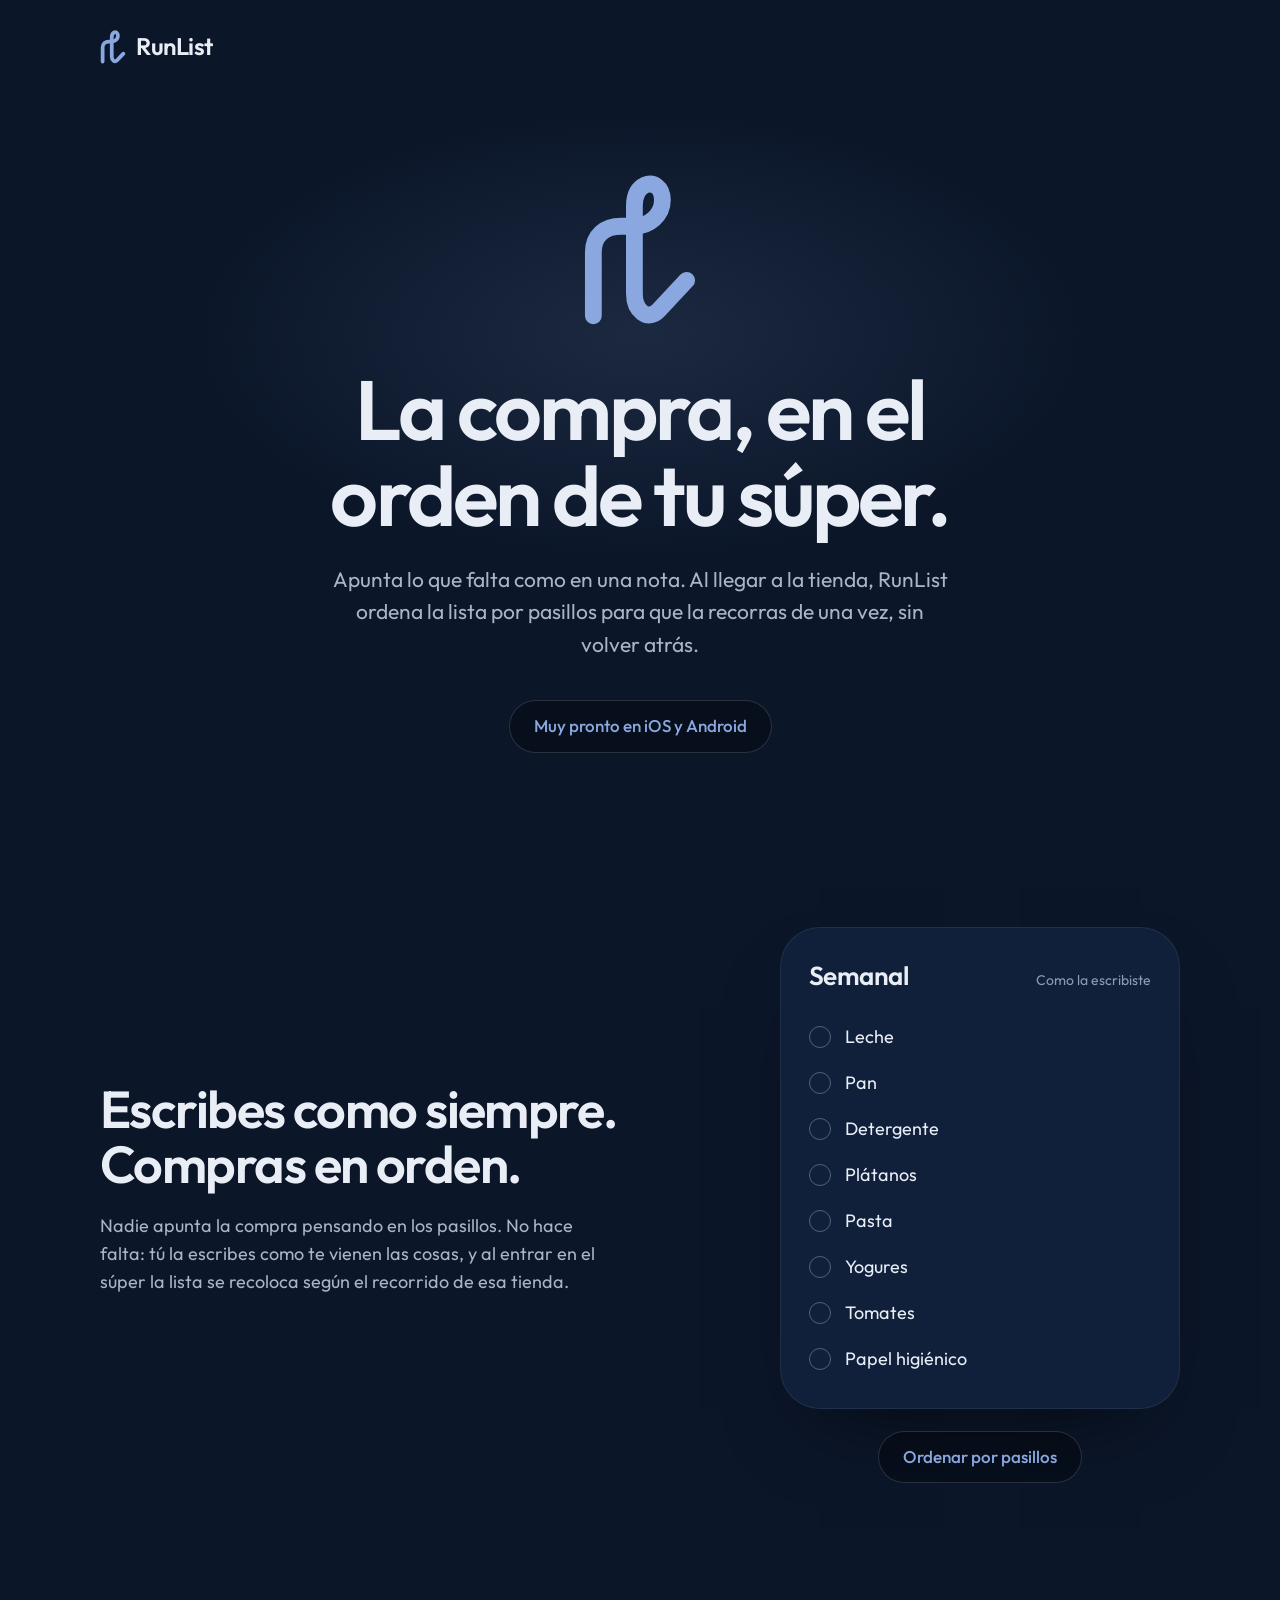
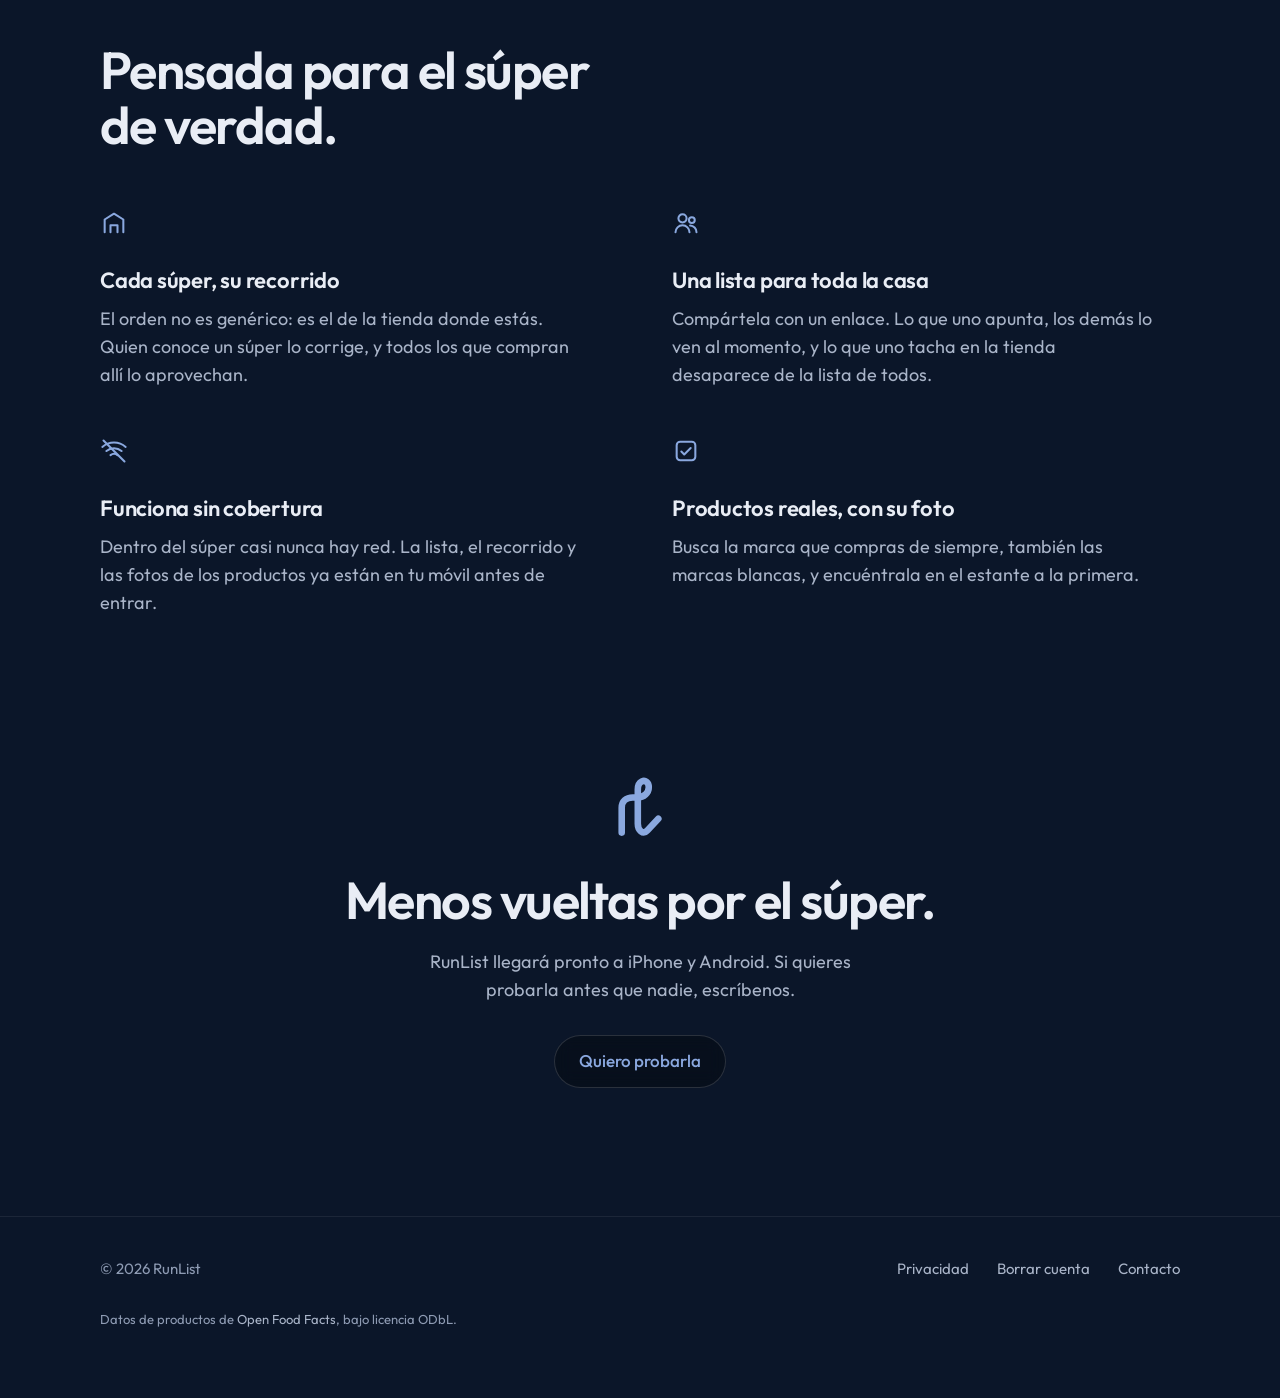
==== commit 79f5505a: "Enhance button blur effect with will-change property and update stylesheet version in index.html" ====
--- a/index.html
+++ b/index.html
@@ -14,7 +14,7 @@
 <link rel="icon" href="/assets/favicon.svg" type="image/svg+xml">
 <link rel="apple-touch-icon" href="/assets/apple-touch-icon.png">
 <link rel="preload" href="/assets/outfit-latin.woff2" as="font" type="font/woff2" crossorigin>
-<link rel="stylesheet" href="/assets/site.css">
+<link rel="stylesheet" href="/assets/site.css?v=3">
 <style>
   /* --- Portada ------------------------------------------------------------ */
   .hero {
@@ -74,6 +74,7 @@
   .demo p { color: var(--muted); max-width: 42ch; margin: 0 0 32px; }
 
   .phone {
+    overflow: hidden;
     background: var(--surface);
     border: 1px solid var(--hairline);
     border-radius: 40px;
@@ -230,21 +231,16 @@
 (function () {
   var reduce = window.matchMedia('(prefers-reduced-motion: reduce)').matches;
   // Duplica el texto de cada boton para el efecto de rodillo al pasar el raton.
+  // Envuelve el texto de cada boton para desenfocarlo al pasar el raton.
   function rodillo(el) {
-  var texto = el.textContent.trim();
-  el.textContent = '';
-  var caja = document.createElement('span');
-  caja.className = 'roll';
-  var a = document.createElement('span');
-  a.textContent = texto;
-  var b = document.createElement('span');
-  b.textContent = texto;
-  b.setAttribute('aria-hidden', 'true');
-  caja.appendChild(a);
-  caja.appendChild(b);
-  el.appendChild(caja);
-}
-document.querySelectorAll('a.glass, button.glass').forEach(rodillo);
+    var texto = el.textContent.trim();
+    el.textContent = '';
+    var etiqueta = document.createElement('span');
+    etiqueta.className = 'blur-label';
+    etiqueta.textContent = texto;
+    el.appendChild(etiqueta);
+  }
+  document.querySelectorAll('.glass').forEach(rodillo);
 
   // --- El logo se dibuja de un solo trazo --------------------------------
   var trazo = document.getElementById('trazo');
@@ -320,6 +316,9 @@
         y += SEPARACION;
       });
     }
+    // Al contraer, la tarjeta espera a que los productos suban antes de
+    // encoger: si encoge antes, los ultimos quedan fuera, flotando.
+    lista.style.transitionDelay = ordenada ? '0ms' : '450ms';
     lista.style.height = y + 'px';
     document.getElementById('demo').classList.toggle('ordered', ordenada);
     document.getElementById('demo-estado').textContent = ordenada ? 'Por pasillos' : 'Como la escribiste';
--- a/assets/site.css
+++ b/assets/site.css
@@ -100,11 +100,13 @@
   html { scroll-behavior: auto; }
 }
 
-/* Texto de los botones que sube desenfocandose al pasar el raton */
-.roll { display: inline-grid; overflow: hidden; }
-.roll > span { grid-area: 1 / 1; transition: transform 420ms var(--ease), filter 420ms var(--ease), opacity 420ms var(--ease); }
-.roll > span + span { transform: translateY(80%); filter: blur(6px); opacity: 0; }
-@media (hover: hover) {
-  .glass:hover .roll > span:first-child { transform: translateY(-80%); filter: blur(6px); opacity: 0; }
-  .glass:hover .roll > span + span { transform: none; filter: blur(0); opacity: 1; }
-}+/* Al pasar el raton, el texto del boton se desenfoca, como en el portfolio.
+   will-change deja la capa preparada para que el efecto empiece al instante. */
+   .glass .blur-label {
+    display: inline-block;
+    transition: filter 0.5s ease-in-out;
+    will-change: filter;
+  }
+  @media (hover: hover) {
+    .glass:hover .blur-label { filter: blur(2px); }
+  }
